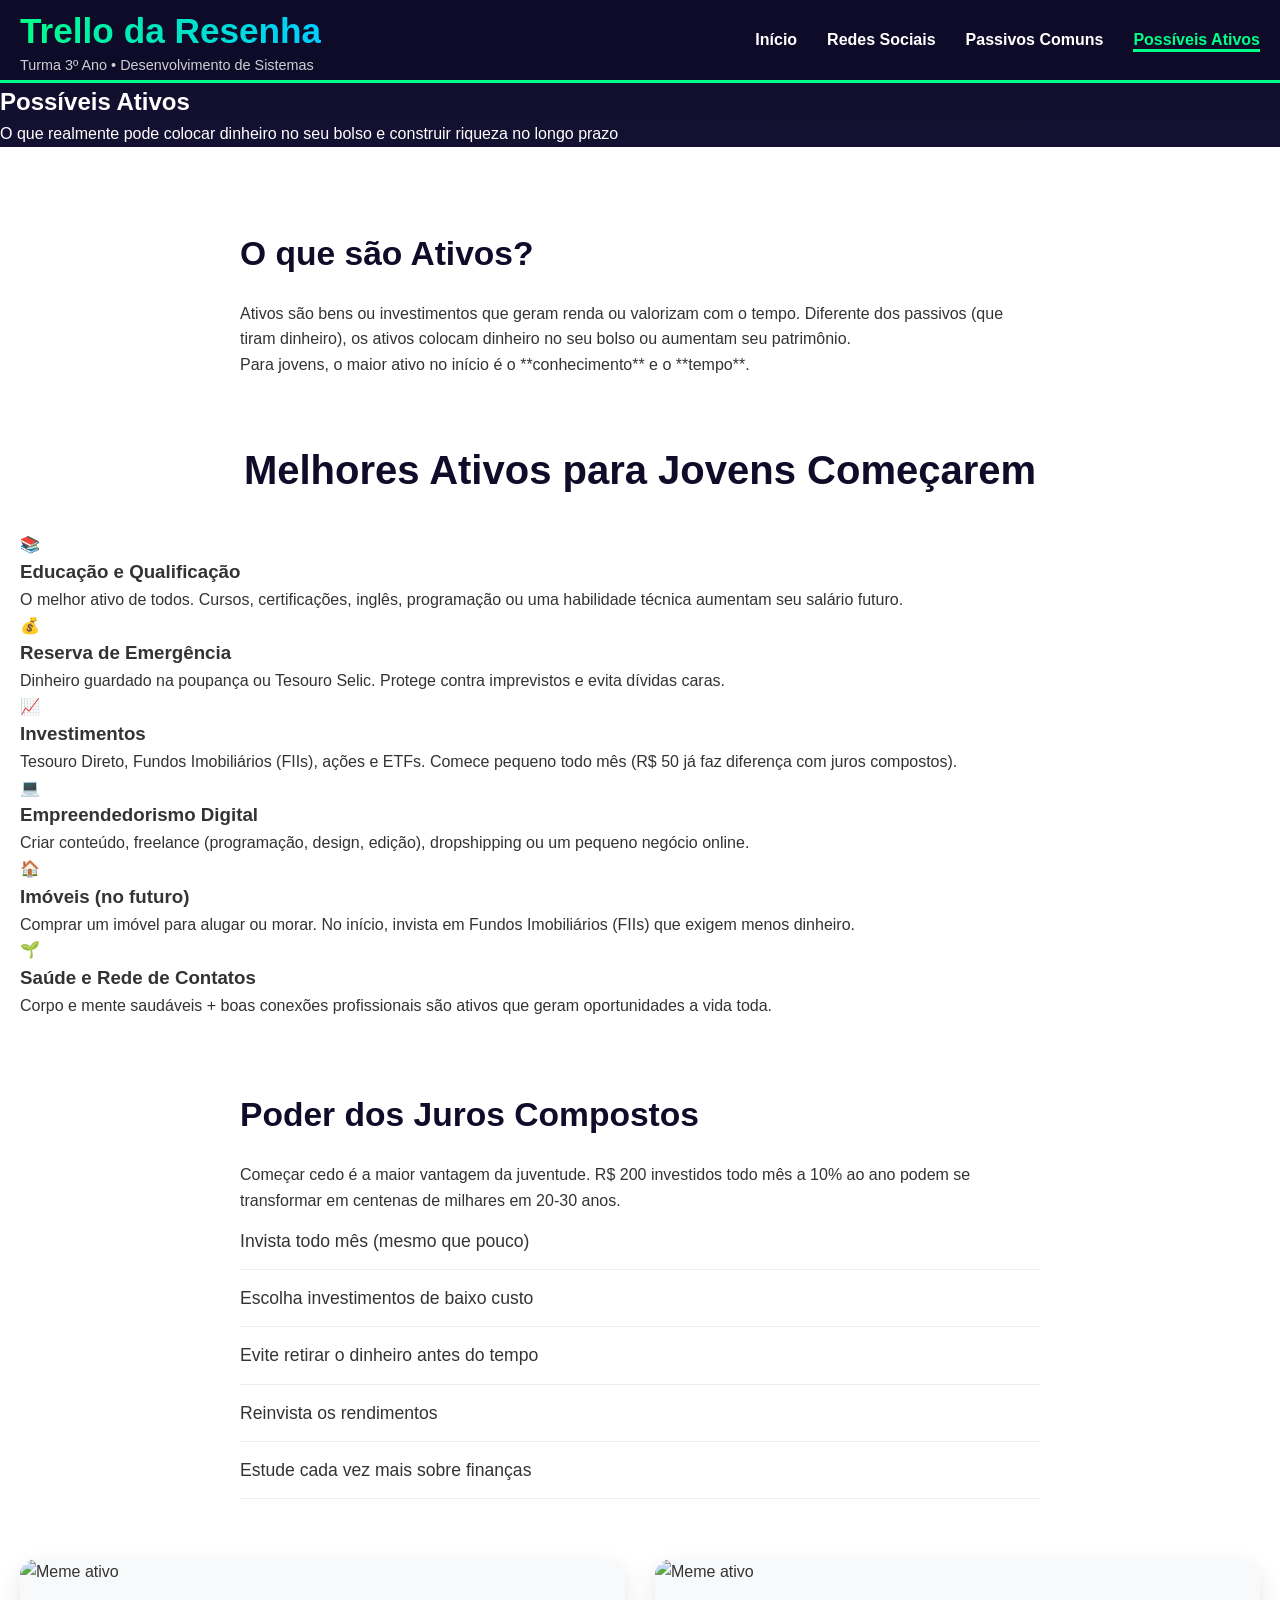
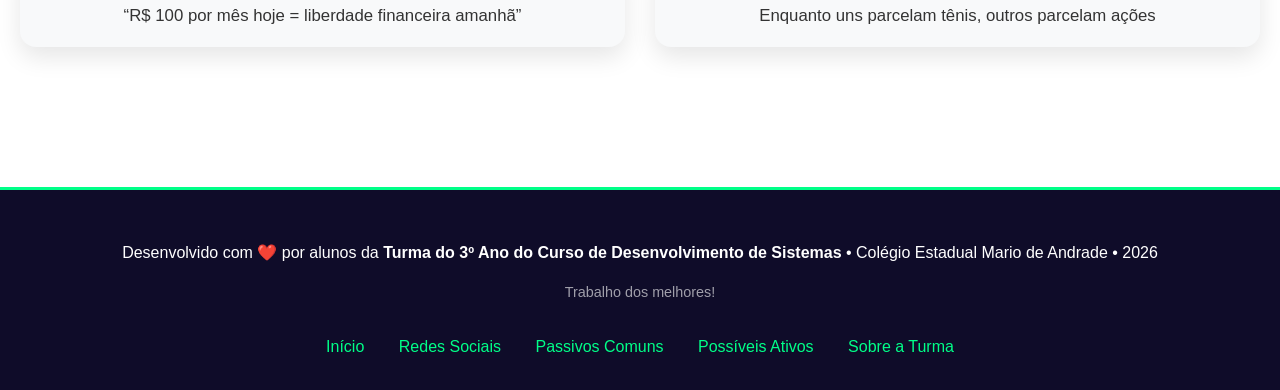
==== ativos.html @ 2b80a813 "Create ativos.html" ====
<!DOCTYPE html>
<html lang="pt-BR">
<head>
    <meta charset="UTF-8">
    <meta name="viewport" content="width=device-width, initial-scale=1.0">
    <title>Possíveis Ativos • Trello da Resenha</title>
    <link rel="stylesheet" href="style.css">
</head>
<body>
    <!-- HEADER -->
    <header class="top-bar">
        <div class="container">
            <div class="logo">
                <h1>Trello da Resenha</h1>
                <span class="subtitle">Turma 3º Ano • Desenvolvimento de Sistemas</span>
            </div>

            <nav class="nav-menu">
                <ul>
                    <li><a href="index.html">Início</a></li>
                    <li><a href="redes.html">Redes Sociais</a></li>
                    <li><a href="passivos.html">Passivos Comuns</a></li>
                    <li><a href="ativos.html" class="active">Possíveis Ativos</a></li>
                </ul>
            </nav>

            <button class="hamburger" id="hamburger">
                <span></span>
                <span></span>
                <span></span>
            </button>
        </div>
    </header>

    <main>
        
        <!-- HERO -->
        <section class="hero-ativos">
            <div class="container">
                <div class="hero-ativos-content">
                    <h1 class="hero-ativos-title">Possíveis Ativos</h1>
                    <p class="hero-ativos-subtitle">
                        O que realmente pode colocar dinheiro no seu bolso e construir riqueza no longo prazo
                    </p>
                </div>
            </div>
        </section>

        <!-- CONTEÚDO -->
        <section class="content-section">
            <div class="container">
                
                <div class="text-block">
                    <h2>O que são Ativos?</h2>
                    <p>Ativos são bens ou investimentos que geram renda ou valorizam com o tempo. Diferente dos passivos (que tiram dinheiro), os ativos colocam dinheiro no seu bolso ou aumentam seu patrimônio.</p>
                    <p>Para jovens, o maior ativo no início é o **conhecimento** e o **tempo**.</p>
                </div>

                <h2 class="section-title" style="text-align:center; margin: 50px 0 30px;">Melhores Ativos para Jovens Começarem</h2>
                
                <div class="ativos-grid">
                    <div class="ativo-card">
                        <div class="ativo-icon">📚</div>
                        <h3>Educação e Qualificação</h3>
                        <p>O melhor ativo de todos. Cursos, certificações, inglês, programação ou uma habilidade técnica aumentam seu salário futuro.</p>
                    </div>
                    
                    <div class="ativo-card">
                        <div class="ativo-icon">💰</div>
                        <h3>Reserva de Emergência</h3>
                        <p>Dinheiro guardado na poupança ou Tesouro Selic. Protege contra imprevistos e evita dívidas caras.</p>
                    </div>
                    
                    <div class="ativo-card">
                        <div class="ativo-icon">📈</div>
                        <h3>Investimentos</h3>
                        <p>Tesouro Direto, Fundos Imobiliários (FIIs), ações e ETFs. Comece pequeno todo mês (R$ 50 já faz diferença com juros compostos).</p>
                    </div>
                    
                    <div class="ativo-card">
                        <div class="ativo-icon">💻</div>
                        <h3>Empreendedorismo Digital</h3>
                        <p>Criar conteúdo, freelance (programação, design, edição), dropshipping ou um pequeno negócio online.</p>
                    </div>
                    
                    <div class="ativo-card">
                        <div class="ativo-icon">🏠</div>
                        <h3>Imóveis (no futuro)</h3>
                        <p>Comprar um imóvel para alugar ou morar. No início, invista em Fundos Imobiliários (FIIs) que exigem menos dinheiro.</p>
                    </div>
                    
                    <div class="ativo-card">
                        <div class="ativo-icon">🌱</div>
                        <h3>Saúde e Rede de Contatos</h3>
                        <p>Corpo e mente saudáveis + boas conexões profissionais são ativos que geram oportunidades a vida toda.</p>
                    </div>
                </div>

                <div class="text-block" style="margin-top: 70px;">
                    <h2>Poder dos Juros Compostos</h2>
                    <p>Começar cedo é a maior vantagem da juventude. R$ 200 investidos todo mês a 10% ao ano podem se transformar em centenas de milhares em 20-30 anos.</p>
                    
                    <ul class="custom-list">
                        <li>Invista todo mês (mesmo que pouco)</li>
                        <li>Escolha investimentos de baixo custo</li>
                        <li>Evite retirar o dinheiro antes do tempo</li>
                        <li>Reinvista os rendimentos</li>
                        <li>Estude cada vez mais sobre finanças</li>
                    </ul>
                </div>

                <!-- Área leve com memes (opcional e pequena) -->
                <div class="memes-redes-grid" style="margin-top: 60px; grid-template-columns: repeat(auto-fit, minmax(280px, 1fr));">
                    <div class="meme-redes-card">
                        <img src="seu-meme-ativo-1.jpg" alt="Meme ativo">
                        <p>“R$ 100 por mês hoje = liberdade financeira amanhã”</p>
                    </div>
                    <div class="meme-redes-card">
                        <img src="seu-meme-ativo-2.jpg" alt="Meme ativo">
                        <p>Enquanto uns parcelam tênis, outros parcelam ações</p>
                    </div>
                </div>

            </div>
        </section>

    </main>

    <!-- FOOTER -->
    <footer class="main-footer">
        <div class="container">
            <p>
                Desenvolvido com ❤️ por alunos da <strong>Turma do 3º Ano do Curso de Desenvolvimento de Sistemas</strong> • 
                Colégio Estadual Mario de Andrade • 2026
            </p>
            <p class="footer-small">Trabalho dos melhores!</p>
            
            <div class="footer-links">
                <a href="index.html">Início</a>
                <a href="redes.html">Redes Sociais</a>
                <a href="passivos.html">Passivos Comuns</a>
                <a href="ativos.html">Possíveis Ativos</a>
                <a href="#">Sobre a Turma</a>
            </div>
        </div>
    </footer>

    <script src="script.js"></script>
</body>
</html>
---- style.css ----
/* style.css */
* {
    margin: 0;
    padding: 0;
    box-sizing: border-box;
}

body {
    font-family: 'Segoe UI', Tahoma, Geneva, Verdana, sans-serif;
    line-height: 1.6;
    color: #333;
    background: linear-gradient(180deg, #0f0c29, #302b63, #24243e);
    color: #fff;
    overflow-x: hidden;
}

/* ===== TOP BAR ===== */
.top-bar {
    background: rgba(15, 12, 41, 0.95);
    backdrop-filter: blur(10px);
    position: sticky;
    top: 0;
    z-index: 1000;
    border-bottom: 3px solid #00ff88;
}

.top-bar .container {
    max-width: 1280px;
    margin: 0 auto;
    padding: 0 20px;
    display: flex;
    align-items: center;
    justify-content: space-between;
    height: 80px;
}

.logo h1 {
    font-size: 2.2rem;
    background: linear-gradient(90deg, #00ff88, #00ccff);
    -webkit-background-clip: text;
    -webkit-text-fill-color: transparent;
}

.logo .subtitle {
    font-size: 0.9rem;
    opacity: 0.8;
    display: block;
    margin-top: -6px;
}

.nav-menu ul {
    display: flex;
    list-style: none;
    gap: 30px;
}

.nav-menu a {
    color: #fff;
    text-decoration: none;
    font-weight: 600;
    transition: all 0.3s;
    position: relative;
}

.nav-menu a:hover,
.nav-menu a.active {
    color: #00ff88;
}

.nav-menu a::after {
    content: '';
    position: absolute;
    width: 0;
    height: 3px;
    bottom: -4px;
    left: 0;
    background: #00ff88;
    transition: width 0.3s;
}

.nav-menu a:hover::after,
.nav-menu a.active::after {
    width: 100%;
}

/* Hamburger */
.hamburger {
    display: none;
    flex-direction: column;
    gap: 5px;
    background: none;
    border: none;
    cursor: pointer;
}

.hamburger span {
    width: 30px;
    height: 3px;
    background: #fff;
    transition: 0.3s;
}

/* ===== HERO ===== */
.hero {
    max-width: 1280px;
    margin: 0 auto;
    padding: 40px 20px;
}

.hero-grid {
    display: grid;
    grid-template-columns: 280px 1fr 280px;
    gap: 40px;
    align-items: start;
}

.side-image {
    position: relative;
    border-radius: 20px;
    overflow: hidden;
    box-shadow: 0 20px 40px rgba(0, 255, 136, 0.2);
    transition: transform 0.4s ease;
}

.side-image:hover {
    transform: scale(1.05);
}

.side-image img {
    width: 100%;
    height: 100%;
    object-fit: cover;
    display: block;
}

.image-caption {
    position: absolute;
    bottom: 0;
    left: 0;
    right: 0;
    background: linear-gradient(transparent, rgba(0,0,0,0.85));
    color: #fff;
    padding: 20px 15px 15px;
    font-size: 1rem;
    text-align: center;
    font-style: italic;
}

.center-content {
    text-align: center;
    padding: 20px 0;
}

.hero-title {
    font-size: 3.5rem;
    margin-bottom: 16px;
    line-height: 1.1;
}

.hero-subtitle {
    font-size: 1.4rem;
    margin-bottom: 30px;
    opacity: 0.9;
}

.hero-text {
    background: rgba(255,255,255,0.1);
    padding: 40px;
    border-radius: 20px;
    backdrop-filter: blur(10px);
    margin-bottom: 30px;
    text-align: left;
}

.highlight-list {
    list-style: none;
    margin: 25px 0;
}

.highlight-list li {
    padding: 12px 0;
    border-bottom: 1px solid rgba(255,255,255,0.1);
    font-size: 1.1rem;
}

.cta-button {
    display: inline-block;
    background: #00ff88;
    color: #0f0c29;
    padding: 18px 40px;
    border-radius: 50px;
    font-size: 1.3rem;
    font-weight: 700;
    text-decoration: none;
    transition: all 0.3s;
    box-shadow: 0 10px 30px rgba(0, 255, 136, 0.4);
}

.cta-button:hover {
    transform: translateY(-5px);
    box-shadow: 0 20px 40px rgba(0, 255, 136, 0.6);
}

/* ===== SEÇÃO SECUNDÁRIA ===== */
.secondary-section {
    background: #fff;
    color: #333;
    padding: 80px 20px;
}

.container {
    max-width: 1280px;
    margin: 0 auto;
}

.section-title {
    text-align: center;
    font-size: 2.5rem;
    margin-bottom: 10px;
    color: #0f0c29;
}

.section-subtitle {
    text-align: center;
    font-size: 1.2rem;
    margin-bottom: 50px;
    opacity: 0.8;
}

.memes-grid {
    display: grid;
    grid-template-columns: repeat(auto-fit, minmax(280px, 1fr));
    gap: 30px;
}

.meme-card {
    background: #f8f9fa;
    border-radius: 16px;
    overflow: hidden;
    box-shadow: 0 10px 25px rgba(0,0,0,0.1);
    transition: all 0.3s;
}

.meme-card:hover {
    transform: translateY(-10px);
    box-shadow: 0 20px 40px rgba(0, 255, 136, 0.3);
}

.meme-card img {
    width: 100%;
    height: 300px;
    object-fit: cover;
}

.meme-info {
    padding: 20px;
}

.meme-info h3 {
    color: #00cc66;
    margin-bottom: 8px;
}

/* ===== FOOTER ===== */
.main-footer {
    background: #0f0c29;
    padding: 50px 20px 30px;
    text-align: center;
    border-top: 3px solid #00ff88;
}

.main-footer p {
    margin-bottom: 15px;
}

.footer-small {
    font-size: 0.9rem;
    opacity: 0.6;
}

.footer-links {
    margin-top: 30px;
}

.footer-links a {
    color: #00ff88;
    margin: 0 15px;
    text-decoration: none;
    font-weight: 500;
}

/* ===== RESPONSIVO ===== */
@media (max-width: 992px) {
    .hero-grid {
        grid-template-columns: 1fr;
        gap: 30px;
    }
    
    .side-image {
        max-width: 400px;
        margin: 0 auto;
    }
    
    .hero-title {
        font-size: 2.8rem;
    }
}

@media (max-width: 768px) {
    .nav-menu ul {
        display: none;
        flex-direction: column;
        position: absolute;
        top: 80px;
        left: 0;
        right: 0;
        background: #0f0c29;
        padding: 20px;
        gap: 15px;
    }
    
    .nav-menu.show ul {
        display: flex;
    }
    
    .hamburger {
        display: flex;
    }
    
    .hero-title {
        font-size: 2.4rem;
    }
}
.side-image img {
    width: 100%;           /* ocupa toda a largura disponível */
    height: 520px;         /* altura fixa - você pode mudar esse número */
    object-fit: cover;     /* ESSA É A LINHA MAIS IMPORTANTE */
    object-position: center; /* centraliza a imagem */
}
/* ====================== ESTILOS DA PÁGINA DE REDES SOCIAIS ====================== */

.hero-redes {
    background: linear-gradient(135deg, #1a1a2e, #16213e);
    padding: 100px 20px 80px;
    text-align: center;
}

.hero-redes-content {
    max-width: 900px;
    margin: 0 auto;
}

.hero-redes-title {
    font-size: 3.2rem;
    margin-bottom: 20px;
    line-height: 1.1;
}

.hero-redes-subtitle {
    font-size: 1.35rem;
    opacity: 0.9;
    margin-bottom: 40px;
}

.hero-redes-image img {
    max-width: 100%;
    border-radius: 20px;
    box-shadow: 0 20px 40px rgba(0, 255, 136, 0.25);
}

/* Seção de conteúdo */
.content-section {
    padding: 80px 20px;
    background: #fff;
    color: #333;
}

.text-block {
    max-width: 800px;
    margin: 0 auto 60px;
}

.text-block h2 {
    font-size: 2.1rem;
    margin-bottom: 20px;
    color: #0f0c29;
}

.custom-list {
    list-style: none;
}

.custom-list li {
    padding: 14px 0;
    border-bottom: 1px solid #eee;
    font-size: 1.1rem;
}

/* Cards de estatísticas */
.stats-grid {
    display: grid;
    grid-template-columns: repeat(auto-fit, minmax(220px, 1fr));
    gap: 25px;
    margin: 50px 0;
}

.stat-card {
    background: #f8f9fa;
    padding: 30px 20px;
    border-radius: 16px;
    text-align: center;
    box-shadow: 0 10px 25px rgba(0,0,0,0.08);
    transition: transform 0.3s;
}

.stat-card:hover {
    transform: translateY(-8px);
}

.stat-card h3 {
    font-size: 3rem;
    color: #00cc66;
    margin-bottom: 10px;
}

/* Grid de memes na página de redes */
.memes-redes-grid {
    display: grid;
    grid-template-columns: repeat(auto-fit, minmax(300px, 1fr));
    gap: 30px;
    margin: 60px 0;
}

.meme-redes-card {
    background: #f8f9fa;
    border-radius: 16px;
    overflow: hidden;
    box-shadow: 0 10px 25px rgba(0,0,0,0.1);
}

.meme-redes-card img {
    width: 100%;
    height: 280px;
    object-fit: cover;
}

.meme-redes-card p {
    padding: 18px;
    font-size: 1.05rem;
    text-align: center;
    color: #333;
}
#OIP {
    height: 30%;
    width: 30%;
}
/* ====================== ESTILOS DA PÁGINA DE PASSIVOS ====================== */

.hero-passivos {
    background: linear-gradient(135deg, #2c1e3d, #1a1428);
    padding: 110px 20px 80px;
    text-align: center;
    color: white;
}

.hero-passivos-title {
    font-size: 3.4rem;
    margin-bottom: 16px;
}

.hero-passivos-subtitle {
    font-size: 1.4rem;
    max-width: 700px;
    margin: 0 auto;
    opacity: 0.95;
}

/* Cards de Passivos */
.passivos-grid {
    display: grid;
    grid-template-columns: repeat(auto-fit, minmax(320px, 1fr));
    gap: 25px;
    margin: 40px 0;
}

.passivo-card {
    background: #f8f9fa;
    padding: 30px 25px;
    border-radius: 16px;
    box-shadow: 0 10px 25px rgba(0,0,0,0.1);
    transition: all 0.3s;
    border-top: 5px solid #e74c3c;
}

.passivo-card:hover {
    transform: translateY(-8px);
    box-shadow: 0 20px 40px rgba(231, 76, 60, 0.15);
}

.passivo-icon {
    font-size: 3rem;
    margin-bottom: 15px;
}

.passivo-card h3 {
    color: #2c1e3d;
    margin-bottom: 12px;
}
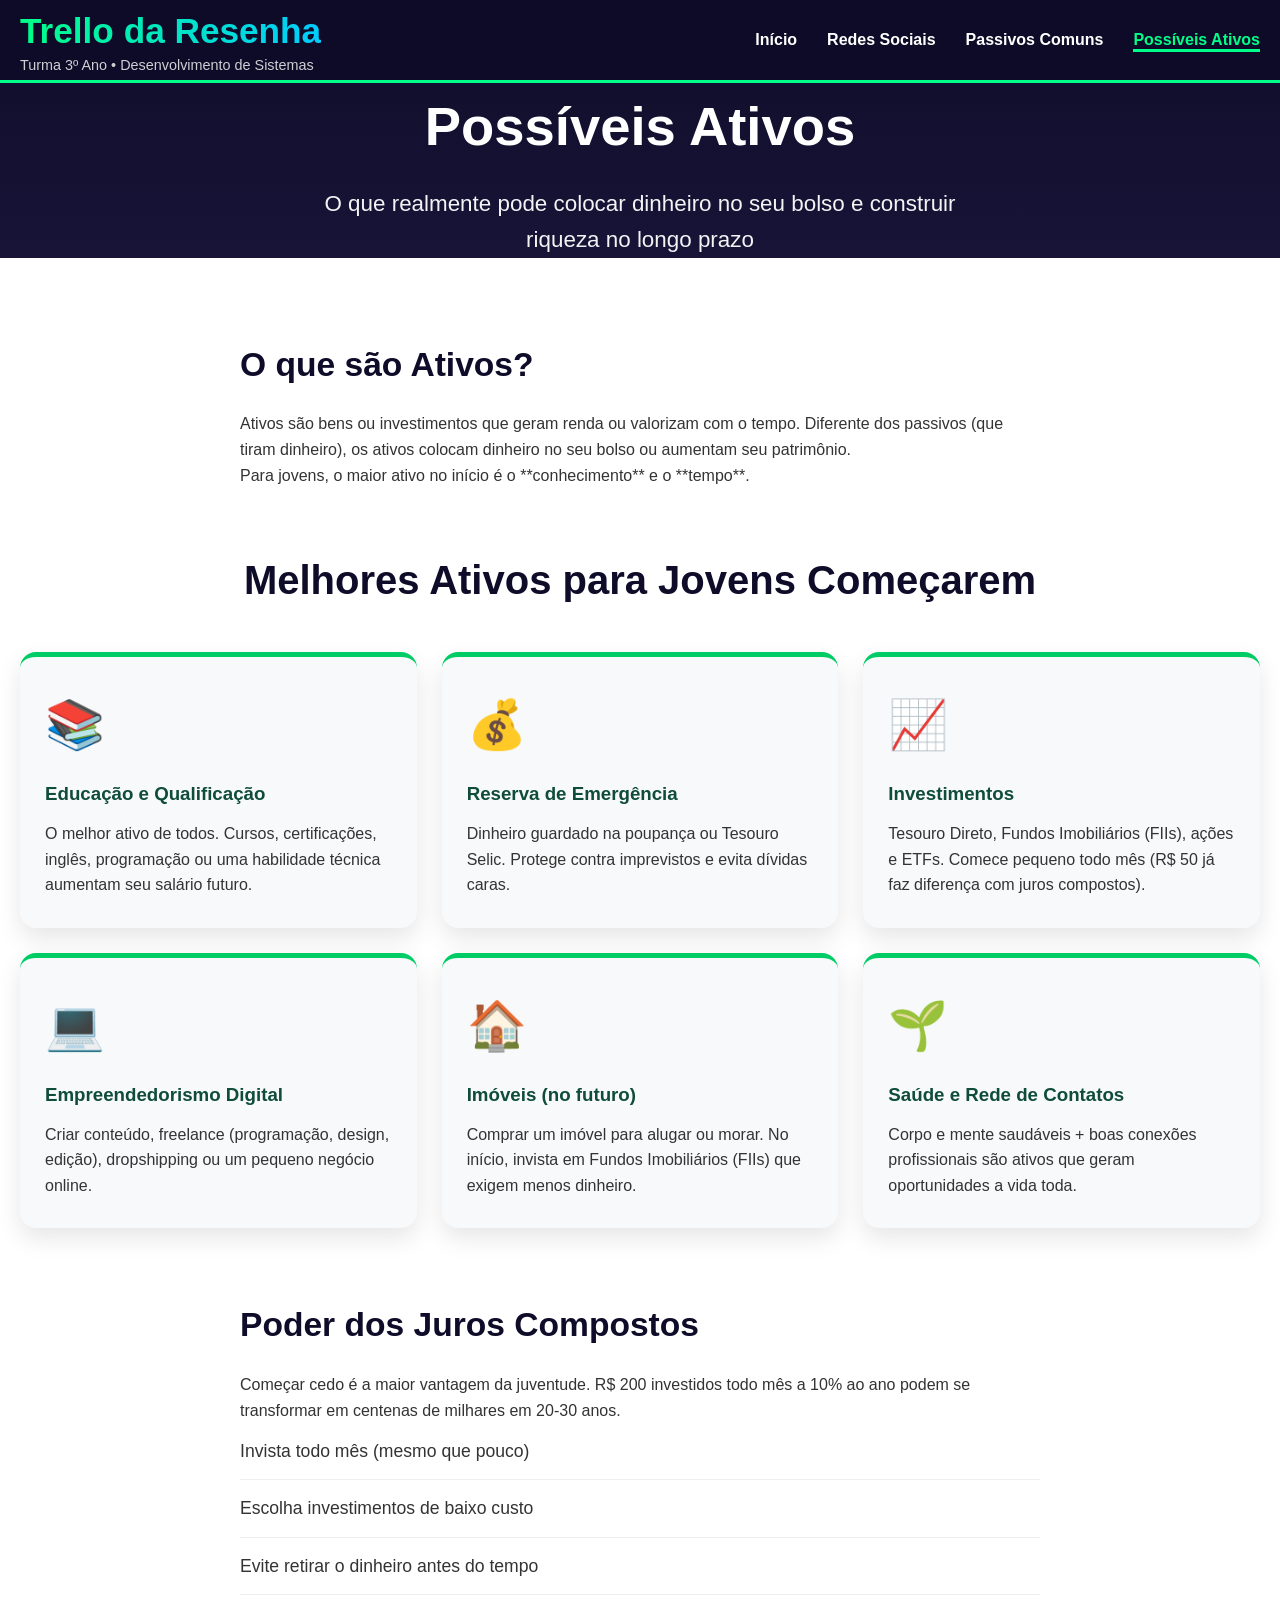
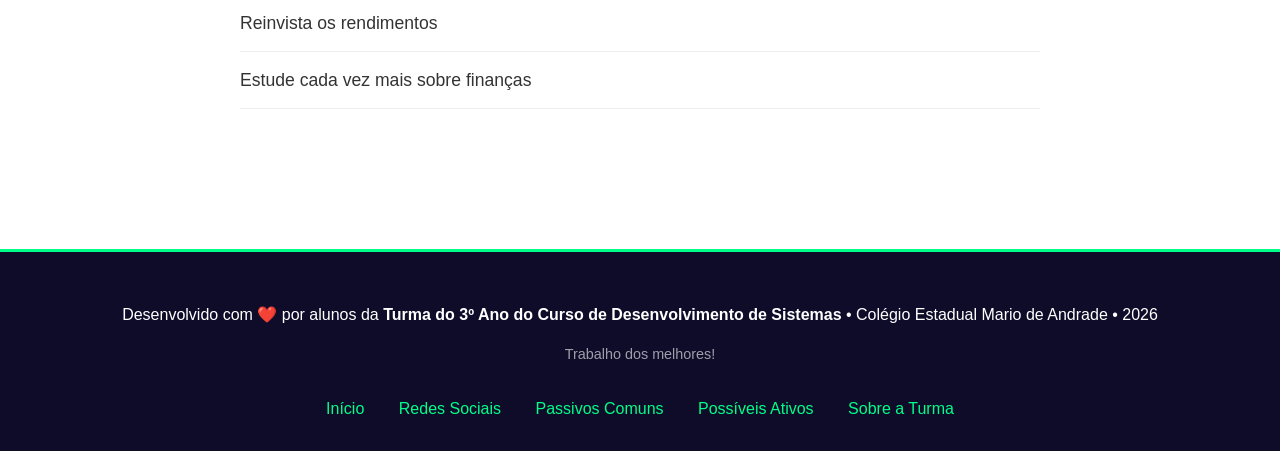
==== commit f7efab9f: "Update ativos.html" ====
--- a/ativos.html
+++ b/ativos.html
@@ -110,18 +110,7 @@
                 </div>
 
                 <!-- Área leve com memes (opcional e pequena) -->
-                <div class="memes-redes-grid" style="margin-top: 60px; grid-template-columns: repeat(auto-fit, minmax(280px, 1fr));">
-                    <div class="meme-redes-card">
-                        <img src="seu-meme-ativo-1.jpg" alt="Meme ativo">
-                        <p>“R$ 100 por mês hoje = liberdade financeira amanhã”</p>
-                    </div>
-                    <div class="meme-redes-card">
-                        <img src="seu-meme-ativo-2.jpg" alt="Meme ativo">
-                        <p>Enquanto uns parcelam tênis, outros parcelam ações</p>
-                    </div>
-                </div>
-
-            </div>
+               
         </section>
 
     </main>
--- a/style.css
+++ b/style.css
@@ -457,7 +457,7 @@
 /* ====================== ESTILOS DA PÁGINA DE PASSIVOS ====================== */
 
 .hero-passivos {
-    background: linear-gradient(135deg, #2c1e3d, #1a1428);
+    background: rgba(15, 12, 41, 0.95)
     padding: 110px 20px 80px;
     text-align: center;
     color: white;
@@ -506,3 +506,55 @@
     color: #2c1e3d;
     margin-bottom: 12px;
 }
+/* ====================== ESTILOS DA PÁGINA DE ATIVOS ====================== */
+
+.hero-ativos {
+    background: rgba(15, 12, 41, 0.95)
+    padding: 110px 20px 80px;
+    text-align: center;
+    color: white;
+}
+
+.hero-ativos-title {
+    font-size: 3.4rem;
+    margin-bottom: 16px;
+}
+
+.hero-ativos-subtitle {
+    font-size: 1.4rem;
+    max-width: 700px;
+    margin: 0 auto;
+    opacity: 0.95;
+}
+
+/* Cards de Ativos */
+.ativos-grid {
+    display: grid;
+    grid-template-columns: repeat(auto-fit, minmax(320px, 1fr));
+    gap: 25px;
+    margin: 40px 0;
+}
+
+.ativo-card {
+    background: #f8f9fa;
+    padding: 30px 25px;
+    border-radius: 16px;
+    box-shadow: 0 10px 25px rgba(0,0,0,0.1);
+    transition: all 0.3s;
+    border-top: 5px solid #00cc66;
+}
+
+.ativo-card:hover {
+    transform: translateY(-8px);
+    box-shadow: 0 20px 40px rgba(0, 204, 102, 0.15);
+}
+
+.ativo-icon {
+    font-size: 3rem;
+    margin-bottom: 15px;
+}
+
+.ativo-card h3 {
+    color: #0f4c3a;
+    margin-bottom: 12px;
+}
